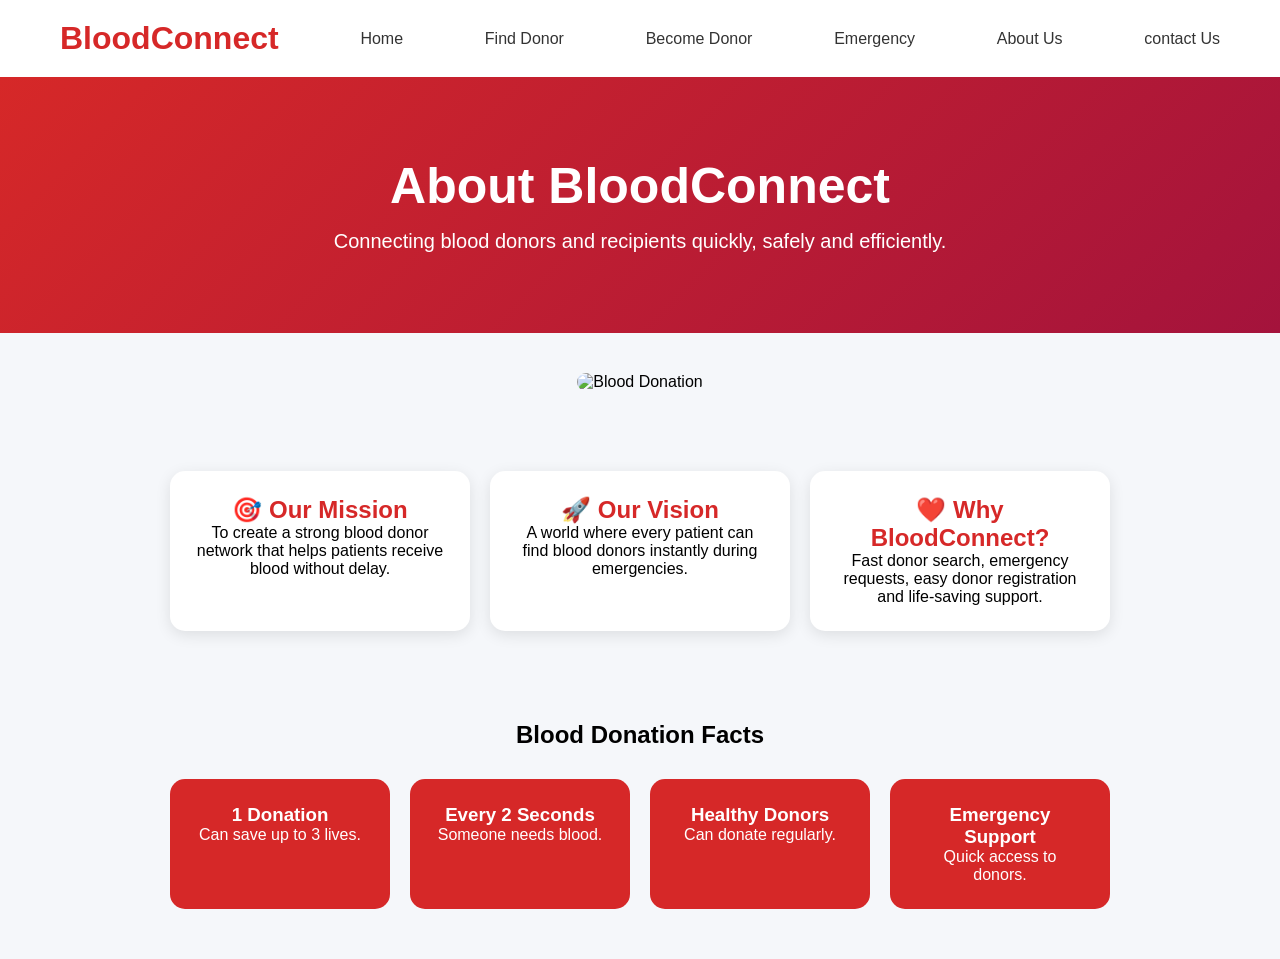
==== about.html @ 402ee164 "Add files via upload" ====
<!DOCTYPE html>
<html lang="en">
<head>
<meta charset="UTF-8">
<meta name="viewport" content="width=device-width, initial-scale=1.0">
<title>About Us - BloodConnect</title>
<link rel="stylesheet" href="style.css">
</head>
<body>

<nav>
    <div class="logo">BloodConnect</div>
    <a href="index.html">Home</a>
    <a href="find.html">Find Donor</a>
    <a href="register.html">Become Donor</a>
    <a href="emergency.html">Emergency</a>
    <a href="about.html">About Us</a>
    <a href="contact.html">contact Us</a>
  
</nav>

<section class="about-hero">

    <h1>About BloodConnect</h1>

    <p>
        Connecting blood donors and recipients quickly,
        safely and efficiently.
    </p>

</section>

<section class="about-image-section">

    <img src="images/about.png.jpeg" alt="Blood Donation">

</section>

<section class="about-cards">

    <div class="about-card">
        <h2>🎯 Our Mission</h2>
        <p>
            To create a strong blood donor network that helps
            patients receive blood without delay.
        </p>
    </div>

    <div class="about-card">
        <h2>🚀 Our Vision</h2>
        <p>
            A world where every patient can find blood
            donors instantly during emergencies.
        </p>
    </div>

    <div class="about-card">
        <h2>❤️ Why BloodConnect?</h2>
        <p>
            Fast donor search, emergency requests,
            easy donor registration and life-saving support.
        </p>
    </div>

</section>

<section class="facts">

    <h2>Blood Donation Facts</h2>

    <div class="fact-grid">

        <div class="fact-box">
            <h3>1 Donation</h3>
            <p>Can save up to 3 lives.</p>
        </div>

        <div class="fact-box">
            <h3>Every 2 Seconds</h3>
            <p>Someone needs blood.</p>
        </div>

        <div class="fact-box">
            <h3>Healthy Donors</h3>
            <p>Can donate regularly.</p>
        </div>

        <div class="fact-box">
            <h3>Emergency Support</h3>
            <p>Quick access to donors.</p>
        </div>

    </div>

</section>

</body>
</html>
---- style.css ----
*{
    margin:0;
    padding:0;
    box-sizing:border-box;
}

body{
    font-family:'Poppins',sans-serif;
    background:#f8f9fa;
}

/* NAV */

nav{
    display:flex;
    justify-content:space-between;
    align-items:center;
    padding:20px 60px;
    background:white;
    box-shadow:0 2px 10px rgba(0,0,0,0.08);
}

.logo{
    font-size:24px;
    font-weight:700;
    color:#e63946;
}

ul{
    display:flex;
    gap:25px;
    list-style:none;
}

ul a{
    text-decoration:none;
    color:black;
    font-weight:500;
}

.nav-btn{
    background:#e63946;
    color:white;
    border:none;
    padding:10px 20px;
    border-radius:8px;
    cursor:pointer;
}

/* HERO */

.hero{
    text-align:center;
    padding:120px 20px;
    background:linear-gradient(to right,#fff5f5,#ffe5e5);
}

.hero-text{
    flex:1;
    min-width:300px;
}

.hero-image{
    flex:1;
    text-align:center;
}

.hero-image img{
    width:400px;
    max-width:100%;
}

.hero-text{
    flex:1;
    min-width:300px;
}

.hero-image{
    flex:1;
    text-align:center;
}

.hero-image img{
    width:400px;
    max-width:100%;
}

.hero h1{
    font-size:55px;
    color:#222;
    margin-bottom:20px;
}

.hero p{
    max-width:700px;
    margin:auto;
    font-size:18px;
    color:#555;
}

.hero-buttons{
    margin-top:30px;
}

.btn-red{
    background:#e63946;
    color:white;
    border:none;
    padding:12px 25px;
    border-radius:8px;
    margin-right:10px;
    cursor:pointer;
}

.btn-white{
    background:white;
    border:2px solid #e63946;
    color:#e63946;
    padding:12px 25px;
    border-radius:8px;
    cursor:pointer;
}

/* STATS */

.stats{
    display:flex;
    justify-content:center;
    gap:20px;
    padding:60px 20px;
    flex-wrap:wrap;
}

.card{
    background:white;
    width:220px;
    text-align:center;
    padding:30px;
    border-radius:15px;
    box-shadow:0 5px 20px rgba(0,0,0,0.08);
}

.card h2{
    color:#e63946;
}

/* WHY SECTION */

.why{
    padding:70px 20px;
    text-align:center;
}

.why h2{
    margin-bottom:40px;
}

.why-container{
    display:flex;
    justify-content:center;
    gap:20px;
    flex-wrap:wrap;
}

.why-card{
    background:white;
    width:300px;
    padding:30px;
    border-radius:15px;
    box-shadow:0 5px 20px rgba(0,0,0,0.08);
}


/* CTA */

.cta{
    text-align:center;
    background:#e63946;
    color:white;
    padding:70px 20px;
}

.cta h2{
    margin-bottom:20px;
}

/* FOOTER */

footer{
    text-align:center;
    background:#222;
    color:white;
    padding:30px;
}



<section class="search-donor">

    <h2>🔍 Find Blood Donors</h2>

    <select id="searchBlood">
        <option value="">Select Blood Group</option>
        <option value="O+">O+</option>
        <option value="A+">A+</option>
        <option value="B+">B+</option>
        <option value="AB+">AB+</option>
    </select>

    <button onclick="searchDonor()">
        Search Donor
    </button>

    <div id="donorResult"></div>

</section>
.find-hero{
    background:linear-gradient(135deg,#c1121f,#e63946);
    color:white;
    padding:80px 10%;
    display:flex;
    justify-content:space-between;
    align-items:center;
    flex-wrap:wrap;
}

.hero-content{
    flex:1;
}

.hero-content h1{
    font-size:55px;
    margin-bottom:15px;
}

.hero-content p{
    font-size:22px;
}

.hero-image{
    flex:1;
    text-align:center;
}

.hero-image img{
    width:350px;
    max-width:100%;
}






.find-hero h1{
    font-size:60px;
    margin-bottom:15px;
}

.find-hero p{
    font-size:22px;
}

.find-hero h1{
    font-size:55px;
    margin-bottom:15px;
}

.find-hero p{
    font-size:20px;
}
.search-section{
    padding:60px 20px;
    text-align:center;
}

.search-box{
    display:flex;
    justify-content:center;
    gap:15px;
    flex-wrap:wrap;
    margin-top:20px;
}

.search-box select,
.search-box input{
    padding:12px;
    width:220px;
    border:1px solid #ccc;
    border-radius:8px;
}

.search-box button{
    padding:12px 25px;
    background:#e63946;
    color:white;
    border:none;
    border-radius:8px;
    cursor:pointer;
}
.donor-list{
    padding:80px 20px;
    text-align:center;
}

.donor-container{
    display:flex;
    justify-content:center;
    gap:25px;
    flex-wrap:wrap;
    margin-top:30px;
}

.donor-card{
    width:280px;
    background:white;
    padding:25px;
    border-radius:15px;
    box-shadow:0 5px 15px rgba(0,0,0,0.1);
    transition:0.3s;
}

.donor-card:hover{
    transform:translateY(-10px);
}

.donor-card button{
    margin-top:15px;
    padding:10px 20px;
    border:none;
    background:#e63946;
    color:white;
    border-radius:8px;
    cursor:pointer;
}
*{
    margin:0;
    padding:0;
    box-sizing:border-box;
    font-family:Arial, sans-serif;
}

body{
    background:#f5f7fa;
}

/* HEADER */

header{
    background:white;
    padding:15px 8%;
    display:flex;
    justify-content:space-between;
    align-items:center;
    box-shadow:0 2px 10px rgba(0,0,0,0.1);
}

.logo{
    font-size:28px;
    font-weight:bold;
    color:#d62828;
}

nav a{
    text-decoration:none;
    color:#333;
    margin-left:20px;
    font-weight:500;
}

nav a:hover,
nav .active{
    color:#d62828;
}

/* HERO SECTION */

.hero{
    background:linear-gradient(135deg,#d62828,#ef4444);
    color:white;
    padding:60px 8%;
    display:flex;
    justify-content:space-between;
    align-items:center;
}

.hero h1{
    font-size:42px;
    margin-bottom:15px;
}

.hero p{
    font-size:18px;
    max-width:500px;
    line-height:1.6;
}

.hero-icon{
    font-size:90px;
}

/* FORM CONTAINER */

.form-container{
    width:90%;
    max-width:1100px;
    margin:40px auto;
    background:white;
    padding:35px;
    border-radius:15px;
    box-shadow:0 5px 15px rgba(0,0,0,0.1);
}

.form-container h2{
    color:#d62828;
    margin-bottom:20px;
    margin-top:15px;
}

/* GRID */

.grid{
    display:grid;
    grid-template-columns:1fr 1fr;
    gap:20px;
}

.input-box{
    display:flex;
    flex-direction:column;
}

.input-box label{
    margin-bottom:8px;
    font-weight:600;
    color:#444;
}

.input-box input,
.input-box select{
    padding:12px;
    border:1px solid #ccc;
    border-radius:8px;
    font-size:15px;
}

.input-box input:focus,
.input-box select:focus{
    outline:none;
    border-color:#d62828;
}

/* CHECKBOX */

.checkbox{
    margin-top:25px;
    display:flex;
    align-items:center;
    gap:10px;
}

.checkbox span{
    color:#444;
}

/* BUTTON */

.btn{
    width:100%;
    margin-top:25px;
    background:#d62828;
    color:white;
    border:none;
    padding:15px;
    border-radius:8px;
    font-size:18px;
    cursor:pointer;
    transition:0.3s;
}

.btn:hover{
    background:#b71c1c;
}

/* MOBILE RESPONSIVE */

@media(max-width:768px){

    header{
        flex-direction:column;
        gap:15px;
    }

    nav{
        text-align:center;
    }

    nav a{
        display:inline-block;
        margin:8px;
    }

    .hero{
        flex-direction:column;
        text-align:center;
        gap:20px;
    }

    .hero h1{
        font-size:32px;
    }

    .hero-icon{
        font-size:70px;
    }

    .grid{
        grid-template-columns:1fr;
    }

    .form-container{
        padding:20px;
    }
}
.register{
    max-width: 800px;
    margin: 50px auto;
    background: white;
    padding: 40px;
    border-radius: 15px;
    box-shadow: 0 5px 20px rgba(0,0,0,0.1);
}

.register h2{
    text-align: center;
    color: #e63946;
    margin-bottom: 30px;
}

.register input,
.register select{
    width: 100%;
    padding: 12px;
    margin-bottom: 15px;
    border: 1px solid #ddd;
    border-radius: 8px;
    font-size: 16px;
}

.register button{
    width: 100%;
    padding: 14px;
    background: #e63946;
    color: white;
    border: none;
    border-radius: 8px;
    font-size: 18px;
    cursor: pointer;
}

.register button:hover{
    background: #c1121f;
}

#msg{
    text-align: center;
    margin-top: 15px;
    font-weight: bold;
    color: green;
}
.register h3{
    color:#e63946;
    margin-top:25px;
    margin-bottom:15px;
    border-bottom:2px solid #e63946;
    padding-bottom:5px;
}
.donor-card{
    background:white;
    padding:20px;
    margin:15px 0;
    border-radius:10px;
    box-shadow:0 2px 10px rgba(0,0,0,0.1);
}
.donor-card{
    background:#fff;
    border:1px solid #ddd;
    border-radius:10px;
    padding:15px;
    margin:15px 0;
    box-shadow:0 2px 8px rgba(0,0,0,0.1);
}
.emergency-hero{
    display:flex;
    justify-content:space-between;
    align-items:center;
    padding:60px;
    background:#d62828;
    color:white;
    flex-wrap:wrap;
}

.emergency-content{
    flex:1;
    min-width:300px;
}

.emergency-content h1{
    font-size:40px;
    margin-bottom:15px;
}

.emergency-image{
    flex:1;
    text-align:center;
}

.emergency-image img{
    width:350px;
    max-width:100%;
}

.emergency-form{
    max-width:800px;
    margin:40px auto;
    background:white;
    padding:30px;
    border-radius:15px;
    box-shadow:0 2px 10px rgba(0,0,0,0.1);
}

.emergency-form h2{
    text-align:center;
    color:#d62828;
    margin-bottom:20px;
}

.emergency-form input,
.emergency-form textarea{
    width:100%;
    padding:12px;
    margin-bottom:15px;
    border:1px solid #ddd;
    border-radius:8px;
}

.emergency-form button{
    width:100%;
    padding:14px;
    background:#d62828;
    color:white;
    border:none;
    border-radius:8px;
    font-size:18px;
    cursor:pointer;
}
.about-hero{
    background: linear-gradient(135deg,#d62828,#a4133c);
    color:white;
    text-align:center;
    padding:80px 20px;
}

.about-hero h1{
    font-size:50px;
    margin-bottom:15px;
}

.about-hero p{
    font-size:20px;
}

.about-image-section{
    text-align:center;
    padding:40px;
}

.about-image-section img{
    width:500px;
    max-width:100%;
    border-radius:20px;
}

.about-cards{
    display:flex;
    gap:20px;
    justify-content:center;
    flex-wrap:wrap;
    padding:40px;
}

.about-card{
    width:300px;
    background:white;
    padding:25px;
    border-radius:15px;
    box-shadow:0 4px 15px rgba(0,0,0,0.1);
    text-align:center;
}

.about-card h2{
    color:#d62828;
}

.facts{
    text-align:center;
    padding:50px 20px;
}

.fact-grid{
    display:flex;
    gap:20px;
    justify-content:center;
    flex-wrap:wrap;
    margin-top:30px;
}

.fact-box{
    width:220px;
    background:#d62828;
    color:white;
    padding:25px;
    border-radius:15px;
}
.contact-hero{
    display:flex;
    justify-content:space-between;
    align-items:center;
    padding:80px 8%;
    background:linear-gradient(135deg,#d62828,#a4133c);
    color:white;
    flex-wrap:wrap;
}

.contact-left{
    flex:1;
    min-width:300px;
}

.contact-left h1{
    font-size:55px;
    margin-bottom:20px;
}

.contact-left p{
    font-size:18px;
    line-height:1.7;
    margin-bottom:25px;
}

.contact-btn{
    display:inline-block;
    padding:14px 28px;
    background:white;
    color:#d62828;
    text-decoration:none;
    border-radius:8px;
    font-weight:bold;
}

.contact-right{
    flex:1;
    text-align:center;
}

.contact-right img{
    width:450px;
    max-width:100%;
}

.contact-details{
    display:flex;
    justify-content:center;
    gap:25px;
    padding:60px 20px;
    flex-wrap:wrap;
}

.info-card{
    width:280px;
    background:white;
    padding:30px;
    border-radius:15px;
    text-align:center;
    box-shadow:0 5px 15px rgba(0,0,0,0.1);
}

.info-card h2{
    color:#d62828;
    margin-bottom:15px;
}

.contact-form-section{
    max-width:900px;
    margin:40px auto;
    background:white;
    padding:40px;
    border-radius:20px;
    box-shadow:0 5px 20px rgba(0,0,0,0.1);
}

.contact-form-section h2{
    text-align:center;
    color:#d62828;
    margin-bottom:25px;
}

.contact-form-section input,
.contact-form-section textarea{
    width:100%;
    padding:15px;
    margin-bottom:15px;
    border:1px solid #ddd;
    border-radius:10px;
    font-size:16px;
}

.contact-form-section textarea{
    height:150px;
}

.contact-form-section button{
    width:100%;
    padding:15px;
    background:#d62828;
    color:white;
    border:none;
    border-radius:10px;
    font-size:18px;
    cursor:pointer;
}
.navbar{
    display:flex;
    justify-content:space-between;
    align-items:center;
    padding:20px 8%;
    background:white;
}

.logo{
    font-size:32px;
    font-weight:bold;
    color:#d62828;
}

.nav-links{
    display:flex;
    list-style:none;
    gap:25px;
}

.nav-links a{
    text-decoration:none;
    color:black;
    font-weight:500;
}

.hero{
    display:flex;
    justify-content:space-between;
    align-items:center;
    padding:80px 8%;
    background:linear-gradient(135deg,#d62828,#b71c1c);
    color:white;
    flex-wrap:wrap;
}

.hero-left{
    flex:1;
    min-width:300px;
}

.hero-left h1{
    font-size:55px;
    margin-bottom:20px;
}

.hero-left p{
    font-size:20px;
    line-height:1.8;
    margin-bottom:25px;
}

.hero-right{
    flex:1;
    text-align:center;
}

.hero-right img{
    width:450px;
    max-width:100%;
}

.hero-buttons{
    display:flex;
    gap:15px;
}

.btn-red,
.btn-white{
    background:white;
    color:#d62828;
    padding:12px 25px;
    text-decoration:none;
    border-radius:8px;
    font-weight:bold;
}

.stats{
    display:flex;
    justify-content:center;
    gap:20px;
    padding:60px 20px;
    flex-wrap:wrap;
}

.stat-card{
    background:white;
    padding:25px;
    width:220px;
    text-align:center;
    border-radius:15px;
    box-shadow:0 5px 15px rgba(0,0,0,0.1);
}

.stat-card h2{
    color:#d62828;
}

.features{
    text-align:center;
    padding:60px 20px;
}

.feature-container{
    display:flex;
    justify-content:center;
    gap:20px;
    flex-wrap:wrap;
    margin-top:30px;
}

.feature-card{
    width:250px;
    background:white;
    padding:25px;
    border-radius:15px;
    box-shadow:0 5px 15px rgba(0,0,0,0.1);
}

footer{
    background:#d62828;
    color:white;
    text-align:center;
    padding:25px;
    margin-top:40px;
}
.hero{
    background:linear-gradient(135deg,#d62828,#b71c1c);
    color:white;
    text-align:center;
    padding:80px 20px;
}

.hero-content{
    text-align:center;
    padding:40px 20px;
}

.hero-content p{
    font-size:22px;
    margin-bottom:25px;
}

.hero-buttons{
    display:flex;
    justify-content:center;
    gap:20px;
}
#successMsg{
    color:green;
    font-weight:bold;
    margin-top:15px;
}
#messageStatus{
    color:green;
    font-weight:bold;
    margin-top:15px;
    text-align:center;
}
.btn-group{
    display:flex;
    gap:15px;
    margin-top:20px;
}

.btn-group button{
    flex:1;
}

.clear-btn{
    background:#666;
}

.clear-btn:hover{
    background:#444;
}
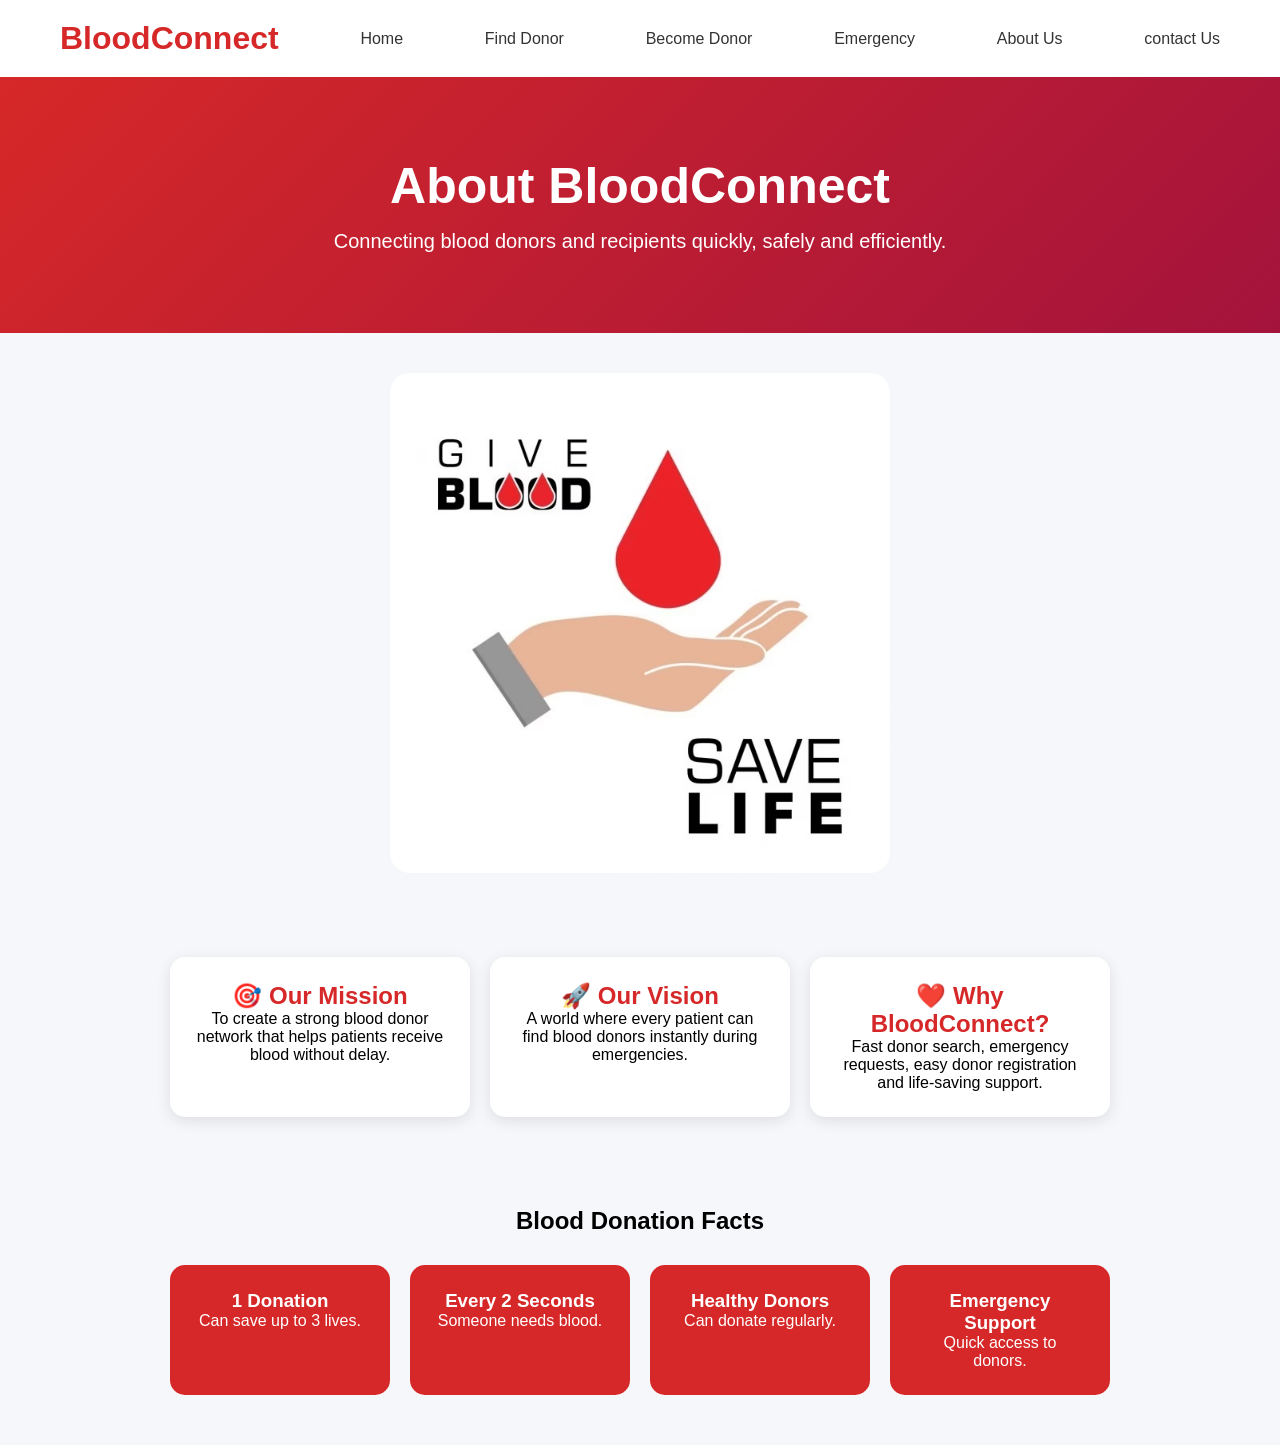
==== commit bba24636: "Update about.html" ====
--- a/about.html
+++ b/about.html
@@ -32,7 +32,7 @@
 
 <section class="about-image-section">
 
-    <img src="images/about.png.jpeg" alt="Blood Donation">
+    <img src="about.png.jpeg" alt="Blood Donation">
 
 </section>
 
@@ -95,4 +95,4 @@
 </section>
 
 </body>
-</html>+</html>
